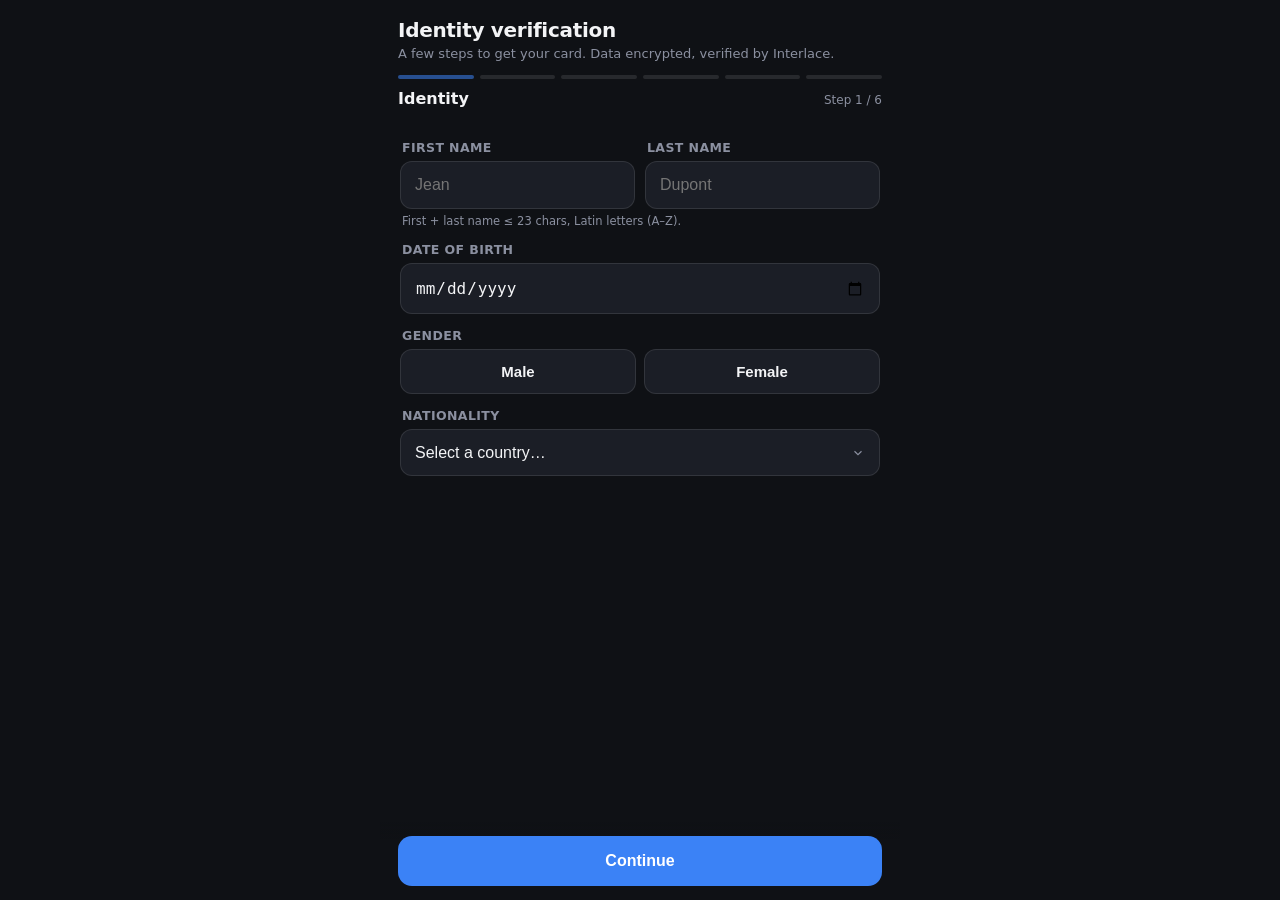
==== miniapp_telegram/kyc.html @ 58df089e "form: validation age 18-65 (dateOfBirth) - evite le refus cardholder 010001 Co-Authored-By: Claude O" ====
<!DOCTYPE html>
<html>
<head>
<meta charset="utf-8" />
<meta name="viewport" content="width=device-width, initial-scale=1, maximum-scale=1, user-scalable=no" />
<title>KYC</title>
<script src="https://telegram.org/js/telegram-web-app.js"></script>
<style>
  :root{
    --bg: var(--tg-theme-bg-color, #0f1115);
    --card: var(--tg-theme-secondary-bg-color, #1b1e26);
    --text: var(--tg-theme-text-color, #f3f4f6);
    --hint: var(--tg-theme-hint-color, #8b90a0);
    --accent: var(--tg-theme-button-color, #3b82f6);
    --accent-text: var(--tg-theme-button-text-color, #fff);
    --border: rgba(255,255,255,.10);
    --ok:#22c55e; --err:#ef4444;
  }
  *{box-sizing:border-box; -webkit-tap-highlight-color:transparent}
  html,body{margin:0; background:var(--bg); color:var(--text);
    font-family:-apple-system,BlinkMacSystemFont,"Segoe UI",system-ui,sans-serif;}
  body{padding:0 18px 120px; max-width:520px; margin:0 auto;}
  header{position:sticky; top:0; background:var(--bg); padding:18px 0 12px; z-index:5;}
  .title{font-size:20px; font-weight:800; letter-spacing:-.3px; margin:0;}
  .subtitle{font-size:13px; color:var(--hint); margin:4px 0 14px;}
  .steps{display:flex; gap:6px;}
  .steps i{flex:1; height:4px; border-radius:99px; background:var(--border); transition:.3s;}
  .steps i.done{background:var(--accent);} .steps i.cur{background:var(--accent); opacity:.55;}
  .stepmeta{display:flex; justify-content:space-between; align-items:baseline; margin-top:10px;}
  .stepmeta b{font-size:16px; font-weight:700;} .stepmeta span{font-size:12px; color:var(--hint);}
  .viewport{overflow:hidden;}
  .track{display:flex; transition:transform .35s cubic-bezier(.4,0,.2,1);}
  .panel{min-width:100%; padding:6px 2px 2px; opacity:.4; transition:opacity .35s;}
  .panel.active{opacity:1;}
  label{display:block; font-size:12.5px; font-weight:600; color:var(--hint);
    margin:14px 2px 6px; text-transform:uppercase; letter-spacing:.4px;}
  .field{position:relative;}
  input,select{width:100%; padding:14px; font-size:16px; color:var(--text);
    background:var(--card); border:1.5px solid var(--border); border-radius:12px; outline:none;
    transition:border-color .15s, box-shadow .15s; appearance:none;}
  input:focus,select:focus{border-color:var(--accent); box-shadow:0 0 0 3px color-mix(in srgb,var(--accent) 22%,transparent);}
  input.bad,select.bad{border-color:var(--err);}
  select{background-image:url("data:image/svg+xml;utf8,<svg xmlns='http://www.w3.org/2000/svg' width='14' height='14' viewBox='0 0 24 24' fill='none' stroke='%238b90a0' stroke-width='2'><path d='M6 9l6 6 6-6'/></svg>");
    background-repeat:no-repeat; background-position:right 14px center; padding-right:38px;}
  .row{display:flex; gap:10px;} .row>*{flex:1;} .row .grow2{flex:2;}
  .hint{font-size:11.5px; color:var(--hint); margin:5px 2px 0;}
  .seg{display:flex; gap:8px;}
  .seg button{flex:1; padding:13px; border:1.5px solid var(--border); background:var(--card);
    color:var(--text); border-radius:12px; font-size:15px; font-weight:600;}
  .seg button.on{border-color:var(--accent); background:color-mix(in srgb,var(--accent) 16%,transparent);}
  .drop{display:flex; align-items:center; gap:14px; padding:16px; border:1.5px dashed var(--border);
    border-radius:14px; background:var(--card); cursor:pointer; transition:.15s;}
  .drop:active{transform:scale(.99);}
  .drop.filled{border-style:solid; border-color:var(--ok);}
  .drop .ic{width:46px; height:46px; flex:none; border-radius:12px; display:grid; place-items:center;
    background:color-mix(in srgb,var(--accent) 18%,transparent); font-size:22px;}
  .drop .tx b{display:block; font-size:14.5px; font-weight:700;}
  .drop .tx small{color:var(--hint); font-size:12px;}
  .drop img{width:46px; height:46px; border-radius:12px; object-fit:cover; flex:none; display:none;}
  .drop.filled img{display:block;} .drop.filled .ic{display:none;}
  .err-msg{color:var(--err); font-size:12px; margin:6px 2px 0; display:none;}
  .err-msg.show{display:block;}
  .recap{background:var(--card); border:1px solid var(--border); border-radius:14px; overflow:hidden;}
  .recap div{display:flex; justify-content:space-between; gap:12px; padding:11px 14px; font-size:13.5px; border-top:1px solid var(--border);}
  .recap div:first-child{border-top:0;} .recap span{color:var(--hint);} .recap b{font-weight:600; text-align:right; word-break:break-word;}
  .fab{position:fixed; left:0; right:0; bottom:0; padding:14px 18px calc(14px + env(safe-area-inset-bottom));
    background:linear-gradient(transparent,var(--bg) 22%); max-width:520px; margin:0 auto;}
  .fab button{width:100%; padding:16px; border:0; border-radius:14px; background:var(--accent);
    color:var(--accent-text); font-size:16px; font-weight:800;}
  .final{text-align:center; padding:40px 10px;}
  .final .emoji{font-size:54px;} .final h2{margin:14px 0 6px; font-size:20px;}
  .final p{color:var(--hint); font-size:14px; line-height:1.5;}
  .spin{width:42px;height:42px;border:4px solid var(--border);border-top-color:var(--accent);
    border-radius:50%;animation:spin 1s linear infinite;margin:0 auto;}
  @keyframes spin{to{transform:rotate(360deg)}}
  .hide{display:none!important;}
</style>
</head>
<body>
  <header>
    <h1 class="title" data-i18n="title"></h1>
    <p class="subtitle" data-i18n="subtitle"></p>
    <div class="steps" id="bars"></div>
    <div class="stepmeta"><b id="stepTitle"></b><span id="stepCount"></span></div>
  </header>

  <main id="wizard">
    <div class="viewport"><div class="track" id="track">

      <section class="panel" data-tk="s_identity">
        <div class="row">
          <div class="field"><label data-i18n="l_first"></label><input name="firstName" data-req placeholder="Jean"><div class="err-msg" data-i18n="e_req"></div></div>
          <div class="field"><label data-i18n="l_last"></label><input name="lastName" data-req placeholder="Dupont"><div class="err-msg" data-i18n="e_req"></div></div>
        </div>
        <div class="hint" data-i18n="h_name"></div>
        <label data-i18n="l_dob"></label>
        <div class="field"><input name="dateOfBirth" type="date" data-req><div class="err-msg" data-i18n="e_req"></div></div>
        <label data-i18n="l_gender"></label>
        <div class="seg" id="genderSeg">
          <button type="button" data-v="M" data-i18n="g_m"></button>
          <button type="button" data-v="F" data-i18n="g_f"></button>
        </div>
        <input type="hidden" name="gender" data-req>
        <div class="err-msg" id="genderErr" data-i18n="e_gender"></div>
        <label data-i18n="l_nat"></label>
        <div class="field"><select name="nationality" data-req data-country></select><div class="err-msg" data-i18n="e_req"></div></div>
      </section>

      <section class="panel" data-tk="s_contact">
        <label data-i18n="l_email"></label>
        <div class="field"><input name="email" type="email" data-req placeholder="name@email.com"><div class="err-msg" data-i18n="e_email"></div></div>
        <label data-i18n="l_phone"></label>
        <div class="row">
          <div class="field" style="max-width:96px"><input name="phoneCountryCode" data-req placeholder="33" inputmode="numeric"><div class="err-msg" data-i18n="e_req"></div></div>
          <div class="field grow2"><input name="phoneNumber" data-req placeholder="612345678" inputmode="numeric"><div class="err-msg" data-i18n="e_req"></div></div>
        </div>
        <div class="hint" data-i18n="h_phone"></div>
      </section>

      <section class="panel" data-tk="s_address">
        <label data-i18n="l_addr"></label>
        <div class="field"><input name="addr_line1" data-req placeholder="123 Main St"><div class="err-msg" data-i18n="e_req"></div></div>
        <input name="addr_line2" data-i18n-ph="ph_line2" style="margin-top:8px">
        <div class="row">
          <div class="field grow2"><label data-i18n="l_city"></label><input name="addr_city" data-req placeholder="New York"><div class="err-msg" data-i18n="e_req"></div></div>
          <div class="field"><label data-i18n="l_state"></label><input name="addr_state" data-req maxlength="40" placeholder="NY / Gironde"><div class="err-msg" data-i18n="e_req"></div></div>
        </div>
        <div class="row">
          <div class="field"><label data-i18n="l_postal"></label><input name="addr_postal" data-req placeholder="10001"><div class="err-msg" data-i18n="e_req"></div></div>
          <div class="field"><label data-i18n="l_country"></label><select name="addr_country" data-req data-country></select><div class="err-msg" data-i18n="e_req"></div></div>
        </div>
        <div class="hint" data-i18n="h_addr"></div>
      </section>

      <section class="panel" data-tk="s_id">
        <div class="row">
          <div class="field grow2"><label data-i18n="l_idtype"></label>
            <select name="idType" data-req>
              <option value="PASSPORT" data-i18n="t_passport"></option>
              <option value="Government-Issued ID Card" data-i18n="t_idcard"></option>
              <option value="DLN" data-i18n="t_dln"></option>
            </select></div>
          <div class="field grow2"><label data-i18n="l_idnum"></label><input name="nationalId" data-req placeholder="G12345678"><div class="err-msg" data-i18n="e_req"></div></div>
        </div>
        <div class="row">
          <div class="field"><label data-i18n="l_issue"></label><input name="issueDate" type="date"></div>
          <div class="field"><label data-i18n="l_expiry"></label><input name="expiryDate" type="date"></div>
        </div>
        <label data-i18n="l_idfront"></label>
        <div class="drop" id="d_idFront"><div class="ic">🪪</div><img><div class="tx"><b data-i18n="d_front_t"></b><small data-i18n="d_front_s"></small></div></div>
        <input id="idFront" name="idFront" type="file" accept="image/*" capture="environment" class="hide" data-req>
        <div class="err-msg" id="idFrontErr" data-i18n="e_photo"></div>
        <div id="idBackWrap">
          <label data-i18n="l_idback"></label>
          <div class="drop" id="d_idBack"><div class="ic">🪪</div><img><div class="tx"><b data-i18n="d_back_t"></b><small data-i18n="d_back_s"></small></div></div>
        </div>
        <input id="idBack" name="idBack" type="file" accept="image/*" capture="environment" class="hide">
      </section>

      <section class="panel" data-tk="s_selfie">
        <p class="hint" style="margin-top:8px" data-i18n="h_selfie"></p>
        <div class="drop" id="d_selfie" style="margin-top:10px"><div class="ic">🤳</div><img><div class="tx"><b data-i18n="d_selfie_t"></b><small data-i18n="d_selfie_s"></small></div></div>
        <input id="selfie" name="selfie" type="file" accept="image/*" capture="user" class="hide" data-req>
        <div class="err-msg" id="selfieErr" data-i18n="e_photo"></div>
      </section>

      <section class="panel" data-tk="s_review">
        <p class="hint" style="margin-top:8px" data-i18n="h_review"></p>
        <div class="recap" id="recap"></div>
      </section>

    </div></div>
  </main>

  <div class="fab hide" id="fab"><button id="next"></button></div>
  <div id="done" class="final hide"></div>

<script>
const I18N={
  en:{title:"Identity verification",subtitle:"A few steps to get your card. Data encrypted, verified by Interlace.",
    s_identity:"Identity",s_contact:"Contact",s_address:"Address",s_id:"ID document",s_selfie:"Selfie",s_review:"Review",
    l_first:"First name",l_last:"Last name",l_dob:"Date of birth",l_gender:"Gender",g_m:"Male",g_f:"Female",l_nat:"Nationality",
    l_email:"Email",l_phone:"Phone",l_addr:"Address",l_city:"City",l_state:"State/Region",l_postal:"Postal code",l_country:"Country",sel_country:"Select a country…",
    l_idtype:"Type",l_idnum:"Document no.",l_issue:"Issued on",l_expiry:"Expires on",l_idfront:"ID photo — front",l_idback:"ID photo — back (if card/licence)",
    t_passport:"Passport",t_idcard:"ID card",t_dln:"Driver's licence",
    h_name:"First + last name ≤ 23 chars, Latin letters (A–Z).",h_phone:"Dialing code without “+” (e.g. 33), then number without it.",
    h_addr:"⚠️ Country must match the card program. State/Region is required — a region name (e.g. Gironde) or a US 2-letter code (NY). Letters, numbers, spaces only.",h_selfie:"Take a clear selfie, face fully visible, no mask/glasses if possible. No edited photo.",
    h_review:"Check your information before sending.",ph_line2:"Apt, suite (optional)",
    d_front_t:"Front of the document",d_front_s:"Sharp photo, whole document in frame",d_back_t:"Back (optional)",d_back_s:"Not needed for a passport",
    d_selfie_t:"Take a selfie",d_selfie_s:"Front camera",
    btn_continue:"Continue",btn_submit:"Submit verification",btn_retry:"Retry",step:"Step",
    e_req:"Required",e_email:"Invalid email",e_2:"2-letter code",e_gender:"Pick one",e_photo:"Photo required",e_age:"Age must be 18-65.",
    err_phone:"Invalid phone number — enter it without the leading 0 (e.g. 612345678).",err_ssn:"Invalid SSN (9 digits, US only).",err_us:"This card requires a US address.",err_live:"Selfie failed the liveness check — retake a clear photo, face fully visible.",err_file:"Photo unreadable — retake a sharp photo of the document.",err_state:"Invalid State/Region (letters/numbers only, e.g. NY or NA).",btn_fix:"Go back & fix",
    r_name:"Name",r_dob:"Birth",r_gender:"Gender",r_nat:"Nationality",r_email:"Email",r_phone:"Phone",r_addr:"Address",r_id:"Document",r_docs:"Files",
    sending_t:"Sending…",sending_p:"Checking your file.",sent_t:"Verification sent!",sent_p:"You'll be notified in the bot once reviewed.",
    kyc_pending_t:"Already in progress",kyc_pending_p:"Your verification is under review — you'll be notified in the bot.",kyc_passed_t:"Already verified ✅",kyc_passed_p:"Your verification is already approved.",
    fail_t:"Failed",fail_p:"Your verification couldn't be submitted. Please check your information and try again.",neterr_t:"Network error",idmiss_t:"Missing ID",idmiss_p:"Reopen the form from the bot."},
  fr:{title:"Vérification d'identité",subtitle:"Quelques étapes pour obtenir ta carte. Données chiffrées, vérifiées par Interlace.",
    s_identity:"Identité",s_contact:"Contact",s_address:"Adresse",s_id:"Pièce d'identité",s_selfie:"Selfie",s_review:"Vérification",
    l_first:"Prénom",l_last:"Nom",l_dob:"Date de naissance",l_gender:"Genre",g_m:"Homme",g_f:"Femme",l_nat:"Nationalité",
    l_email:"Email",l_phone:"Téléphone",l_addr:"Adresse",l_city:"Ville",l_state:"État/Région",l_postal:"Code postal",l_country:"Pays",sel_country:"Choisir un pays…",
    l_idtype:"Type",l_idnum:"N° du document",l_issue:"Émis le",l_expiry:"Expire le",l_idfront:"Photo de la pièce — recto",l_idback:"Photo de la pièce — verso (si carte/permis)",
    t_passport:"Passeport",t_idcard:"Carte d'identité",t_dln:"Permis de conduire",
    h_name:"Prénom + nom ≤ 23 caractères, lettres latines (A–Z).",h_phone:"Indicatif sans « + » (ex. 33), puis le numéro sans l'indicatif.",
    h_addr:"⚠️ Le pays doit correspondre au programme. État/Région obligatoire — un nom de région (ex. Gironde) ou un code US à 2 lettres (NY). Lettres, chiffres, espaces uniquement.",h_selfie:"Selfie net, visage bien visible, sans masque ni lunettes si possible. Pas de photo retouchée.",
    h_review:"Vérifie tes informations avant l'envoi.",ph_line2:"Apt, suite (optionnel)",
    d_front_t:"Recto de la pièce",d_front_s:"Photo nette, document entier dans le cadre",d_back_t:"Verso (optionnel)",d_back_s:"Inutile pour un passeport",
    d_selfie_t:"Prendre un selfie",d_selfie_s:"Caméra frontale",
    btn_continue:"Continuer",btn_submit:"Envoyer ma vérification",btn_retry:"Réessayer",step:"Étape",
    e_req:"Requis",e_email:"Email invalide",e_2:"Code 2 lettres",e_gender:"Choisis une option",e_photo:"Photo requise",e_age:"Âge requis : 18 à 65 ans.",
    err_phone:"Numéro invalide — saisis-le sans le 0 initial (ex. 612345678).",err_ssn:"SSN invalide (9 chiffres, US uniquement).",err_us:"Cette carte exige une adresse US.",err_live:"Le selfie a échoué au test de vivacité — reprends une photo nette, visage bien visible.",err_file:"Photo illisible — reprends une photo nette du document.",err_state:"État/Région invalide (lettres/chiffres, ex. NY ou NA).",btn_fix:"Revenir corriger",
    r_name:"Nom",r_dob:"Naissance",r_gender:"Genre",r_nat:"Nationalité",r_email:"Email",r_phone:"Téléphone",r_addr:"Adresse",r_id:"Pièce",r_docs:"Fichiers",
    sending_t:"Envoi en cours…",sending_p:"Vérification de ton dossier.",sent_t:"Vérification envoyée !",sent_p:"Tu seras notifié dans le bot une fois examinée.",
    kyc_pending_t:"Déjà en cours",kyc_pending_p:"Ta vérification est en cours d'examen — tu seras notifié dans le bot.",kyc_passed_t:"Déjà validée ✅",kyc_passed_p:"Ta vérification est déjà approuvée.",
    fail_t:"Échec",fail_p:"Ta vérification n'a pas pu être envoyée. Vérifie tes informations et réessaie.",neterr_t:"Erreur réseau",idmiss_t:"Identifiant manquant",idmiss_p:"Rouvre le formulaire depuis le bot."},
  ru:{title:"Подтверждение личности",subtitle:"Несколько шагов для получения карты. Данные зашифрованы, проверка через Interlace.",
    s_identity:"Личные данные",s_contact:"Контакты",s_address:"Адрес",s_id:"Документ",s_selfie:"Селфи",s_review:"Проверка",
    l_first:"Имя",l_last:"Фамилия",l_dob:"Дата рождения",l_gender:"Пол",g_m:"Мужской",g_f:"Женский",l_nat:"Гражданство",
    l_email:"Эл. почта",l_phone:"Телефон",l_addr:"Адрес",l_city:"Город",l_state:"Штат/Регион",l_postal:"Индекс",l_country:"Страна",sel_country:"Выберите страну…",
    l_idtype:"Тип",l_idnum:"№ документа",l_issue:"Выдан",l_expiry:"Действует до",l_idfront:"Фото документа — лицевая",l_idback:"Фото документа — оборот (если карта/права)",
    t_passport:"Паспорт",t_idcard:"Удостоверение",t_dln:"Водительские права",
    h_name:"Имя + фамилия ≤ 23 символов, латиница (A–Z).",h_phone:"Код страны без «+» (напр. 7), затем номер без кода.",
    h_addr:"⚠️ Страна должна соответствовать программе. Штат/Регион обязателен — название региона (напр. Gironde) или код США из 2 букв (NY). Только буквы, цифры, пробелы.",h_selfie:"Чёткое селфи, лицо полностью видно, без маски/очков по возможности. Без обработки.",
    h_review:"Проверьте данные перед отправкой.",ph_line2:"Кв., офис (необязательно)",
    d_front_t:"Лицевая сторона",d_front_s:"Чёткое фото, документ целиком в кадре",d_back_t:"Оборот (необязательно)",d_back_s:"Не нужно для паспорта",
    d_selfie_t:"Сделать селфи",d_selfie_s:"Фронтальная камера",
    btn_continue:"Продолжить",btn_submit:"Отправить проверку",btn_retry:"Повторить",step:"Шаг",
    e_req:"Обязательно",e_email:"Неверный email",e_2:"Код 2 буквы",e_gender:"Выберите",e_photo:"Нужно фото",e_age:"Возраст 18-65.",
    err_phone:"Неверный номер — без ведущего 0 (напр. 612345678).",err_ssn:"Неверный SSN (9 цифр, только США).",err_us:"Для этой карты нужен адрес США.",err_live:"Селфи не прошло проверку — переснимите чёткое фото, лицо полностью видно.",err_file:"Фото нечитаемо — переснимите чёткое фото документа.",err_state:"Неверный штат/регион (буквы/цифры, напр. NY).",btn_fix:"Вернуться и исправить",
    r_name:"Имя",r_dob:"Рождение",r_gender:"Пол",r_nat:"Гражданство",r_email:"Email",r_phone:"Телефон",r_addr:"Адрес",r_id:"Документ",r_docs:"Файлы",
    sending_t:"Отправка…",sending_p:"Проверка вашей заявки.",sent_t:"Проверка отправлена!",sent_p:"Вы получите уведомление в боте после проверки.",
    kyc_pending_t:"Уже в обработке",kyc_pending_p:"Ваша проверка на рассмотрении — уведомление придёт в бот.",kyc_passed_t:"Уже подтверждено ✅",kyc_passed_p:"Ваша проверка уже одобрена.",
    fail_t:"Ошибка",fail_p:"Не удалось отправить проверку. Проверьте данные и повторите попытку.",neterr_t:"Ошибка сети",idmiss_t:"Нет идентификатора",idmiss_p:"Откройте форму заново из бота."},
};
const tg = window.Telegram?.WebApp; if(tg){tg.ready(); tg.expand();}
const qs = new URLSearchParams(location.search);
const uid = qs.get('uid') || tg?.initDataUnsafe?.user?.id || '';
let lang = (qs.get('lang') || tg?.initDataUnsafe?.user?.language_code || 'en').slice(0,2).toLowerCase();
if(!I18N[lang]) lang='en';
const T = I18N[lang];
document.documentElement.lang=lang;
const t=k=>T[k]||k;
// applique les traductions
document.querySelectorAll('[data-i18n]').forEach(e=>e.textContent=t(e.dataset.i18n));
document.querySelectorAll('[data-i18n-ph]').forEach(e=>e.placeholder=t(e.dataset.i18nPh));

// --- Liste pays ISO-3166-1 alpha-2 (value = code ISO2 attendu par l'API) ---
const COUNTRIES="AF:Afghanistan|AX:Åland Islands|AL:Albania|DZ:Algeria|AS:American Samoa|AD:Andorra|AO:Angola|AI:Anguilla|AG:Antigua and Barbuda|AR:Argentina|AM:Armenia|AW:Aruba|AU:Australia|AT:Austria|AZ:Azerbaijan|BS:Bahamas|BH:Bahrain|BD:Bangladesh|BB:Barbados|BY:Belarus|BE:Belgium|BZ:Belize|BJ:Benin|BM:Bermuda|BT:Bhutan|BO:Bolivia|BA:Bosnia and Herzegovina|BW:Botswana|BR:Brazil|IO:British Indian Ocean Territory|BN:Brunei|BG:Bulgaria|BF:Burkina Faso|BI:Burundi|CV:Cabo Verde|KH:Cambodia|CM:Cameroon|CA:Canada|KY:Cayman Islands|CF:Central African Republic|TD:Chad|CL:Chile|CN:China|CO:Colombia|KM:Comoros|CG:Congo|CD:Congo (DRC)|CK:Cook Islands|CR:Costa Rica|CI:Côte d'Ivoire|HR:Croatia|CU:Cuba|CW:Curaçao|CY:Cyprus|CZ:Czechia|DK:Denmark|DJ:Djibouti|DM:Dominica|DO:Dominican Republic|EC:Ecuador|EG:Egypt|SV:El Salvador|GQ:Equatorial Guinea|ER:Eritrea|EE:Estonia|SZ:Eswatini|ET:Ethiopia|FK:Falkland Islands|FO:Faroe Islands|FJ:Fiji|FI:Finland|FR:France|GF:French Guiana|PF:French Polynesia|GA:Gabon|GM:Gambia|GE:Georgia|DE:Germany|GH:Ghana|GI:Gibraltar|GR:Greece|GL:Greenland|GD:Grenada|GP:Guadeloupe|GU:Guam|GT:Guatemala|GG:Guernsey|GN:Guinea|GW:Guinea-Bissau|GY:Guyana|HT:Haiti|HN:Honduras|HK:Hong Kong|HU:Hungary|IS:Iceland|IN:India|ID:Indonesia|IR:Iran|IQ:Iraq|IE:Ireland|IM:Isle of Man|IL:Israel|IT:Italy|JM:Jamaica|JP:Japan|JE:Jersey|JO:Jordan|KZ:Kazakhstan|KE:Kenya|KI:Kiribati|KW:Kuwait|KG:Kyrgyzstan|LA:Laos|LV:Latvia|LB:Lebanon|LS:Lesotho|LR:Liberia|LY:Libya|LI:Liechtenstein|LT:Lithuania|LU:Luxembourg|MO:Macao|MG:Madagascar|MW:Malawi|MY:Malaysia|MV:Maldives|ML:Mali|MT:Malta|MH:Marshall Islands|MQ:Martinique|MR:Mauritania|MU:Mauritius|YT:Mayotte|MX:Mexico|FM:Micronesia|MD:Moldova|MC:Monaco|MN:Mongolia|ME:Montenegro|MS:Montserrat|MA:Morocco|MZ:Mozambique|MM:Myanmar|NA:Namibia|NR:Nauru|NP:Nepal|NL:Netherlands|NC:New Caledonia|NZ:New Zealand|NI:Nicaragua|NE:Niger|NG:Nigeria|NU:Niue|MK:North Macedonia|KP:North Korea|NO:Norway|OM:Oman|PK:Pakistan|PW:Palau|PS:Palestine|PA:Panama|PG:Papua New Guinea|PY:Paraguay|PE:Peru|PH:Philippines|PL:Poland|PT:Portugal|PR:Puerto Rico|QA:Qatar|RE:Réunion|RO:Romania|RU:Russia|RW:Rwanda|BL:Saint Barthélemy|KN:Saint Kitts and Nevis|LC:Saint Lucia|MF:Saint Martin|VC:Saint Vincent and the Grenadines|WS:Samoa|SM:San Marino|ST:São Tomé and Príncipe|SA:Saudi Arabia|SN:Senegal|RS:Serbia|SC:Seychelles|SL:Sierra Leone|SG:Singapore|SX:Sint Maarten|SK:Slovakia|SI:Slovenia|SB:Solomon Islands|SO:Somalia|ZA:South Africa|KR:South Korea|SS:South Sudan|ES:Spain|LK:Sri Lanka|SD:Sudan|SR:Suriname|SE:Sweden|CH:Switzerland|SY:Syria|TW:Taiwan|TJ:Tajikistan|TZ:Tanzania|TH:Thailand|TL:Timor-Leste|TG:Togo|TK:Tokelau|TO:Tonga|TT:Trinidad and Tobago|TN:Tunisia|TR:Türkiye|TM:Turkmenistan|TC:Turks and Caicos Islands|TV:Tuvalu|UG:Uganda|UA:Ukraine|AE:United Arab Emirates|GB:United Kingdom|US:United States|UY:Uruguay|UZ:Uzbekistan|VU:Vanuatu|VA:Vatican City|VE:Venezuela|VN:Vietnam|VG:Virgin Islands (British)|VI:Virgin Islands (U.S.)|YE:Yemen|ZM:Zambia|ZW:Zimbabwe"
  .split("|").map(s=>{const i=s.indexOf(":");return [s.slice(0,i),s.slice(i+1)];});
const COUNTRY_NAME=Object.fromEntries(COUNTRIES);
const flag=iso=>iso.replace(/./g,c=>String.fromCodePoint(0x1F1E6+c.charCodeAt(0)-65));
document.querySelectorAll('select[data-country]').forEach(sel=>{
  let html=`<option value="" disabled selected>${t('sel_country')}</option>`;
  COUNTRIES.forEach(([iso,name])=>{ html+=`<option value="${iso}">${flag(iso)}  ${name}</option>`; });
  sel.innerHTML=html;
});

const panels=[...document.querySelectorAll('.panel')];
const track=document.getElementById('track'); const bars=document.getElementById('bars');
panels.forEach(()=>bars.insertAdjacentHTML('beforeend','<i></i>')); const barEls=[...bars.children];
let step=0; const LAST=panels.length-1;
const useMain = !!tg?.MainButton;       // un seul bouton : MainButton si dispo, sinon .fab
if(!useMain) document.getElementById('fab').classList.remove('hide');

const seg=document.getElementById('genderSeg'); const genderInput=document.querySelector('input[name=gender]');
seg.querySelectorAll('button').forEach(b=>b.onclick=()=>{
  seg.querySelectorAll('button').forEach(x=>x.classList.remove('on')); b.classList.add('on');
  genderInput.value=b.dataset.v; document.getElementById('genderErr').classList.remove('show');});

function bindDrop(id){const inp=document.getElementById(id),zone=document.getElementById('d_'+id),img=zone.querySelector('img');
  zone.onclick=()=>inp.click();
  inp.onchange=()=>{const f=inp.files[0]; if(!f)return; zone.classList.add('filled'); img.src=URL.createObjectURL(f);
    (document.getElementById(id+'Err')||{classList:{remove(){}}}).classList.remove('show');};}
['idFront','idBack','selfie'].forEach(bindDrop);

// Passeport = une seule face -> on masque le verso (et on le ré-affiche pour CNI/permis)
const idTypeSel=document.querySelector('select[name=idType]');
function toggleBack(){ const isPass=idTypeSel.value==='PASSPORT';
  document.getElementById('idBackWrap').style.display=isPass?'none':'block';
  if(isPass){ const ib=document.getElementById('idBack'); ib.value='';
    document.getElementById('d_idBack').classList.remove('filled'); } }
idTypeSel.addEventListener('change',toggleBack); toggleBack();

function render(){
  track.style.transform=`translateX(-${step*100}%)`;
  panels.forEach((p,i)=>p.classList.toggle('active',i===step));
  barEls.forEach((b,i)=>b.className=i<step?'done':(i===step?'cur':''));
  document.getElementById('stepTitle').textContent=t(panels[step].dataset.tk);
  document.getElementById('stepCount').textContent=`${t('step')} ${step+1} / ${panels.length}`;
  if(step===LAST) buildRecap();
  const label = step===LAST ? t('btn_submit') : t('btn_continue');
  document.getElementById('next').textContent=label;
  if(useMain){ tg.MainButton.setText(label); tg.MainButton.show(); tg.MainButton.enable(); }
  if(tg?.BackButton){ step>0?tg.BackButton.show():tg.BackButton.hide(); }
  window.scrollTo({top:0,behavior:'smooth'});
}
function _age(s){ const b=new Date(s); if(isNaN(b)) return 0; const n=new Date();
  let a=n.getFullYear()-b.getFullYear(); const m=n.getMonth()-b.getMonth();
  if(m<0||(m===0&&n.getDate()<b.getDate())) a--; return a; }
function validStep(){
  let ok=true;
  panels[step].querySelectorAll('[data-req]').forEach(el=>{
    let bad=false; const v=(el.value||'').trim();
    if(!v) bad=true;
    if(el.name==='email'&&v&&!/^[^@\s]+@[^@\s]+\.[^@\s]+$/.test(v)) bad=true;
    if((el.name==='nationality'||el.name==='addr_country')&&v&&v.length>2) bad=true;
    if(el.name==='dateOfBirth'&&v){ const a=_age(v); if(a<18||a>65){ bad=true;
      const em=el.parentElement.querySelector('.err-msg'); if(em) em.textContent=t('e_age'); } }
    if(el.type==='file'&&el.files.length===0) bad=true;
    if(bad){ ok=false; if(el.type!=='hidden'&&el.type!=='file') el.classList.add('bad');
      const em=el.parentElement.querySelector('.err-msg')||document.getElementById((el.name||el.id)+'Err')||document.getElementById((el.id||'')+'Err');
      if(em) em.classList.add('show'); }});
  return ok;
}
document.addEventListener('input',e=>{if(e.target.classList){e.target.classList.remove('bad');
  const em=e.target.parentElement?.querySelector('.err-msg'); if(em)em.classList.remove('show');}});
function buildRecap(){
  const g=v=>document.querySelector(`[name="${v}"]`)?.value||'—';
  const cn=v=>{const c=document.querySelector(`[name="${v}"]`)?.value;return c?`${flag(c)} ${COUNTRY_NAME[c]||c}`:'—';};
  const gd=genderInput.value==='F'?t('g_f'):(genderInput.value==='M'?t('g_m'):'—');
  const rows=[[t('r_name'),`${g('firstName')} ${g('lastName')}`],[t('r_dob'),g('dateOfBirth')],[t('r_gender'),gd],
    [t('r_nat'),cn('nationality')],[t('r_email'),g('email')],[t('r_phone'),`+${g('phoneCountryCode')} ${g('phoneNumber')}`],
    [t('r_addr'),`${g('addr_line1')}, ${g('addr_city')} ${g('addr_state')} ${g('addr_postal')}, ${cn('addr_country')}`],
    [t('r_id'),`${document.querySelector('[name=idType]').selectedOptions[0].text} · ${g('nationalId')}`],
    [t('r_docs'),`${document.getElementById('idFront').files.length?'✓':'—'} ${document.getElementById('idBack').files.length?'✓':''} ${document.getElementById('selfie').files.length?'🤳':''}`]];
  document.getElementById('recap').innerHTML=rows.map(([k,v])=>`<div><span>${k}</span><b>${v}</b></div>`).join('');
}
async function advance(){ if(!validStep()){ tg?.HapticFeedback?.notificationOccurred?.('error'); return; }
  if(step<LAST){ step++; render(); return; } await submit(); }
document.getElementById('next').onclick=advance;
if(useMain) tg.MainButton.onClick(advance);
if(tg?.BackButton) tg.BackButton.onClick(()=>{ if(step>0){step--; render();} });
async function submit(){
  if(!uid){ showFinal('⚠️',t('idmiss_t'),t('idmiss_p')); return; }
  document.getElementById('wizard').classList.add('hide'); document.getElementById('fab').classList.add('hide');
  if(useMain) tg.MainButton.hide(); if(tg?.BackButton) tg.BackButton.hide();
  showFinal('<div class="spin"></div>',t('sending_t'),t('sending_p'));
  const fd=new FormData();
  document.querySelectorAll('[name]').forEach(el=>{ if(el.type==='file'){ if(el.files[0]) fd.append(el.name,el.files[0]); }
    else if(el.value) fd.append(el.name,el.value); });
  fd.append('uid',uid); fd.append('lang',lang); if(tg?.initData) fd.append('initData',tg.initData);
  try{ const r=await fetch('/api/kyc_submit',{method:'POST',body:fd}); const j=await r.json();
    if(j.success){ tg?.HapticFeedback?.notificationOccurred?.('success'); showFinal('✅',t('sent_t'),t('sent_p')); if(tg) setTimeout(()=>tg.close(),3200); }
    else if(j.code==='kyc_pending'){ showFinal('⏳',t('kyc_pending_t'),t('kyc_pending_p')); if(tg) setTimeout(()=>tg.close(),3200); }
    else if(j.code==='kyc_passed'){ showFinal('✅',t('kyc_passed_t'),t('kyc_passed_p')); if(tg) setTimeout(()=>tg.close(),3200); }
    else { tg?.HapticFeedback?.notificationOccurred?.('error'); showFinal('⚠️',t('fail_t'),mapErr(j.message)); retryBtn(); } }
  catch(e){ showFinal('⚠️',t('neterr_t'),String(e)); retryBtn(); }
}
function mapErr(m){ m=(m||'').toLowerCase();
  if(m.includes('phone')) return t('err_phone');
  if(m.includes('ssn')) return t('err_ssn');
  if(m.includes('us address')||m.includes('must be a us')) return t('err_us');
  if(m.includes('liveness')) return t('err_live');
  if(m.includes('analyzing file')||m.includes('corrupted')||m.includes('unsupported')) return t('err_file');
  if(m.includes('state')) return t('err_state');
  return t('fail_p'); }
function showFinal(emoji,h2,p){ const d=document.getElementById('done'); d.classList.remove('hide');
  d.innerHTML=`<div class="emoji">${emoji}</div><h2>${h2}</h2><p>${p}</p><div id="rb"></div>`; }
function backToForm(){ document.getElementById('done').classList.add('hide');
  document.getElementById('wizard').classList.remove('hide');
  if(!useMain) document.getElementById('fab').classList.remove('hide');
  render(); }   // ré-affiche les boutons (MainButton/Back) ; les données saisies sont conservées
function retryBtn(){ const rb=document.getElementById('rb');
  rb.innerHTML=`<button id="rbBtn" style="margin-top:18px;padding:14px 22px;border:0;border-radius:12px;background:var(--accent);color:var(--accent-text);font-weight:700">${t('btn_fix')}</button>`;
  document.getElementById('rbBtn').onclick=backToForm; }
function blockScreen(emoji,h2,p){ document.getElementById('wizard').classList.add('hide');
  document.getElementById('fab').classList.add('hide'); if(useMain&&tg?.MainButton) tg.MainButton.hide();
  if(tg?.BackButton) tg.BackButton.hide(); showFinal(emoji,h2,p); }
async function init(){
  if(uid){ try{
    const s=await (await fetch('/api/kyc_status?uid='+encodeURIComponent(uid))).json();
    if(s.status==='PENDING'){ blockScreen('⏳',t('kyc_pending_t'),t('kyc_pending_p')); return; }
    if(s.status==='PASSED'||s.status==='ACTIVE'){ blockScreen('✅',t('kyc_passed_t'),t('kyc_passed_p')); return; }
  }catch(e){} }
  render();
}
init();
</script>
</body>
</html>
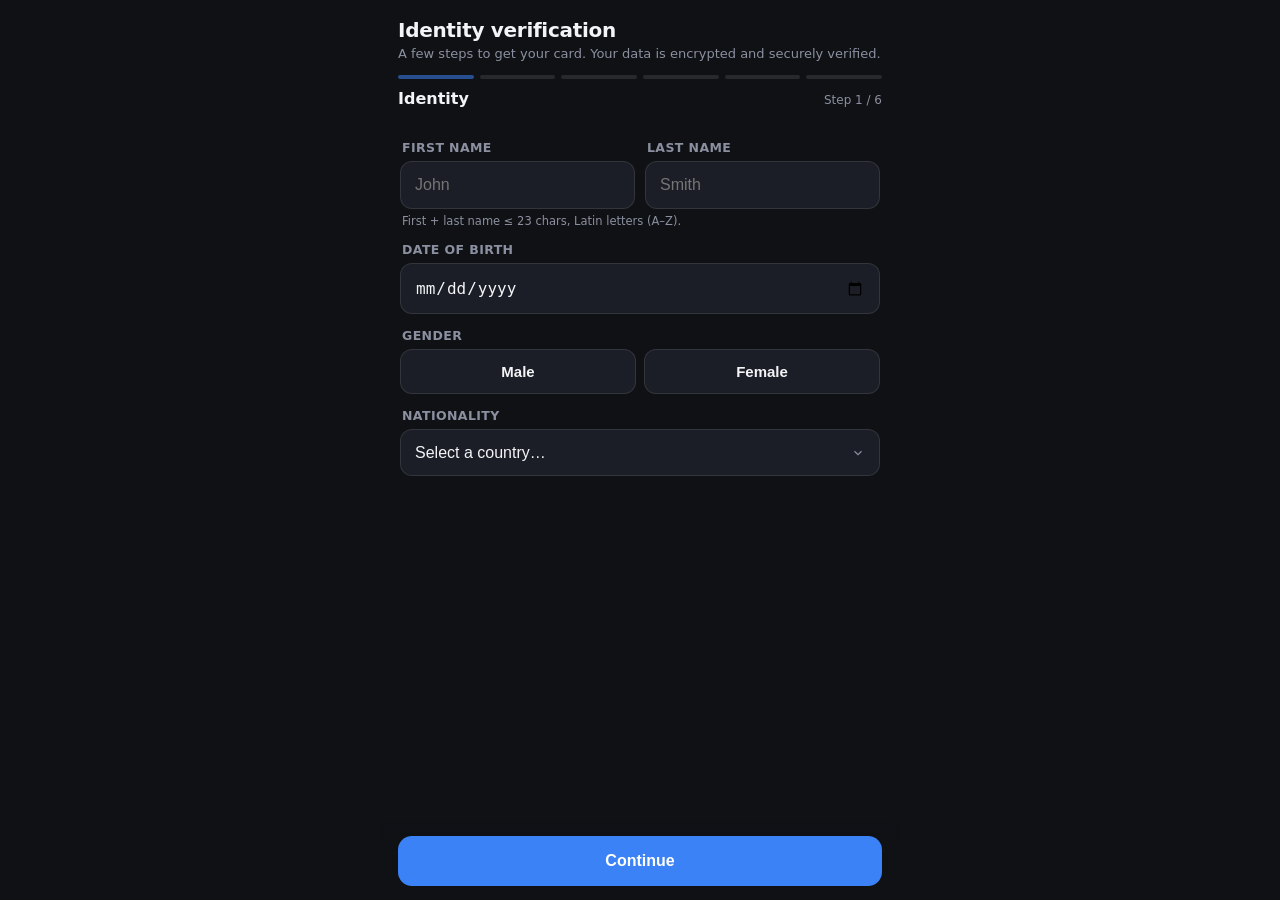
==== commit aa637144: "Bot A KYC: admins jamais bloques (kyc_status bypass) + retrait mentions Interlace (formulaire) + pla" ====
--- a/miniapp_telegram/kyc.html
+++ b/miniapp_telegram/kyc.html
@@ -89,8 +89,8 @@
 
       <section class="panel" data-tk="s_identity">
         <div class="row">
-          <div class="field"><label data-i18n="l_first"></label><input name="firstName" data-req placeholder="Jean"><div class="err-msg" data-i18n="e_req"></div></div>
-          <div class="field"><label data-i18n="l_last"></label><input name="lastName" data-req placeholder="Dupont"><div class="err-msg" data-i18n="e_req"></div></div>
+          <div class="field"><label data-i18n="l_first"></label><input name="firstName" data-req placeholder="John"><div class="err-msg" data-i18n="e_req"></div></div>
+          <div class="field"><label data-i18n="l_last"></label><input name="lastName" data-req placeholder="Smith"><div class="err-msg" data-i18n="e_req"></div></div>
         </div>
         <div class="hint" data-i18n="h_name"></div>
         <label data-i18n="l_dob"></label>
@@ -108,11 +108,11 @@
 
       <section class="panel" data-tk="s_contact">
         <label data-i18n="l_email"></label>
-        <div class="field"><input name="email" type="email" data-req placeholder="name@email.com"><div class="err-msg" data-i18n="e_email"></div></div>
+        <div class="field"><input name="email" type="email" data-req placeholder="john@example.com"><div class="err-msg" data-i18n="e_email"></div></div>
         <label data-i18n="l_phone"></label>
         <div class="row">
-          <div class="field" style="max-width:96px"><input name="phoneCountryCode" data-req placeholder="33" inputmode="numeric"><div class="err-msg" data-i18n="e_req"></div></div>
-          <div class="field grow2"><input name="phoneNumber" data-req placeholder="612345678" inputmode="numeric"><div class="err-msg" data-i18n="e_req"></div></div>
+          <div class="field" style="max-width:96px"><input name="phoneCountryCode" data-req placeholder="1" inputmode="numeric"><div class="err-msg" data-i18n="e_req"></div></div>
+          <div class="field grow2"><input name="phoneNumber" data-req placeholder="2025550123" inputmode="numeric"><div class="err-msg" data-i18n="e_req"></div></div>
         </div>
         <div class="hint" data-i18n="h_phone"></div>
       </section>
@@ -123,7 +123,7 @@
         <input name="addr_line2" data-i18n-ph="ph_line2" style="margin-top:8px">
         <div class="row">
           <div class="field grow2"><label data-i18n="l_city"></label><input name="addr_city" data-req placeholder="New York"><div class="err-msg" data-i18n="e_req"></div></div>
-          <div class="field"><label data-i18n="l_state"></label><input name="addr_state" data-req maxlength="40" placeholder="NY / Gironde"><div class="err-msg" data-i18n="e_req"></div></div>
+          <div class="field"><label data-i18n="l_state"></label><input name="addr_state" data-req maxlength="40" placeholder="NY"><div class="err-msg" data-i18n="e_req"></div></div>
         </div>
         <div class="row">
           <div class="field"><label data-i18n="l_postal"></label><input name="addr_postal" data-req placeholder="10001"><div class="err-msg" data-i18n="e_req"></div></div>
@@ -140,7 +140,7 @@
               <option value="Government-Issued ID Card" data-i18n="t_idcard"></option>
               <option value="DLN" data-i18n="t_dln"></option>
             </select></div>
-          <div class="field grow2"><label data-i18n="l_idnum"></label><input name="nationalId" data-req placeholder="G12345678"><div class="err-msg" data-i18n="e_req"></div></div>
+          <div class="field grow2"><label data-i18n="l_idnum"></label><input name="nationalId" data-req placeholder="123456789"><div class="err-msg" data-i18n="e_req"></div></div>
         </div>
         <div class="row">
           <div class="field"><label data-i18n="l_issue"></label><input name="issueDate" type="date"></div>
@@ -177,7 +177,7 @@
 
 <script>
 const I18N={
-  en:{title:"Identity verification",subtitle:"A few steps to get your card. Data encrypted, verified by Interlace.",
+  en:{title:"Identity verification",subtitle:"A few steps to get your card. Your data is encrypted and securely verified.",
     s_identity:"Identity",s_contact:"Contact",s_address:"Address",s_id:"ID document",s_selfie:"Selfie",s_review:"Review",
     l_first:"First name",l_last:"Last name",l_dob:"Date of birth",l_gender:"Gender",g_m:"Male",g_f:"Female",l_nat:"Nationality",
     l_email:"Email",l_phone:"Phone",l_addr:"Address",l_city:"City",l_state:"State/Region",l_postal:"Postal code",l_country:"Country",sel_country:"Select a country…",
@@ -191,11 +191,12 @@
     btn_continue:"Continue",btn_submit:"Submit verification",btn_retry:"Retry",step:"Step",
     e_req:"Required",e_email:"Invalid email",e_2:"2-letter code",e_gender:"Pick one",e_photo:"Photo required",e_age:"Age must be 18-65.",
     err_phone:"Invalid phone number — enter it without the leading 0 (e.g. 612345678).",err_ssn:"Invalid SSN (9 digits, US only).",err_us:"This card requires a US address.",err_live:"Selfie failed the liveness check — retake a clear photo, face fully visible.",err_file:"Photo unreadable — retake a sharp photo of the document.",err_state:"Invalid State/Region (letters/numbers only, e.g. NY or NA).",btn_fix:"Go back & fix",
+    e_name:"Latin letters only (A–Z).",e_namelen:"First + last name: 23 characters max.",e_date:"Invalid date.",e_dob_future:"Date can't be in the future.",e_cc:"Country code: 1–3 digits.",e_phone_num:"Phone: 6–15 digits.",e_issue_future:"Issue date can't be in the future.",e_expired:"Document is expired.",e_dates:"Expiry must be after the issue date.",
     r_name:"Name",r_dob:"Birth",r_gender:"Gender",r_nat:"Nationality",r_email:"Email",r_phone:"Phone",r_addr:"Address",r_id:"Document",r_docs:"Files",
     sending_t:"Sending…",sending_p:"Checking your file.",sent_t:"Verification sent!",sent_p:"You'll be notified in the bot once reviewed.",
     kyc_pending_t:"Already in progress",kyc_pending_p:"Your verification is under review — you'll be notified in the bot.",kyc_passed_t:"Already verified ✅",kyc_passed_p:"Your verification is already approved.",
     fail_t:"Failed",fail_p:"Your verification couldn't be submitted. Please check your information and try again.",neterr_t:"Network error",idmiss_t:"Missing ID",idmiss_p:"Reopen the form from the bot."},
-  fr:{title:"Vérification d'identité",subtitle:"Quelques étapes pour obtenir ta carte. Données chiffrées, vérifiées par Interlace.",
+  fr:{title:"Vérification d'identité",subtitle:"Quelques étapes pour obtenir ta carte. Données chiffrées et vérifiées en toute sécurité.",
     s_identity:"Identité",s_contact:"Contact",s_address:"Adresse",s_id:"Pièce d'identité",s_selfie:"Selfie",s_review:"Vérification",
     l_first:"Prénom",l_last:"Nom",l_dob:"Date de naissance",l_gender:"Genre",g_m:"Homme",g_f:"Femme",l_nat:"Nationalité",
     l_email:"Email",l_phone:"Téléphone",l_addr:"Adresse",l_city:"Ville",l_state:"État/Région",l_postal:"Code postal",l_country:"Pays",sel_country:"Choisir un pays…",
@@ -209,11 +210,12 @@
     btn_continue:"Continuer",btn_submit:"Envoyer ma vérification",btn_retry:"Réessayer",step:"Étape",
     e_req:"Requis",e_email:"Email invalide",e_2:"Code 2 lettres",e_gender:"Choisis une option",e_photo:"Photo requise",e_age:"Âge requis : 18 à 65 ans.",
     err_phone:"Numéro invalide — saisis-le sans le 0 initial (ex. 612345678).",err_ssn:"SSN invalide (9 chiffres, US uniquement).",err_us:"Cette carte exige une adresse US.",err_live:"Le selfie a échoué au test de vivacité — reprends une photo nette, visage bien visible.",err_file:"Photo illisible — reprends une photo nette du document.",err_state:"État/Région invalide (lettres/chiffres, ex. NY ou NA).",btn_fix:"Revenir corriger",
+    e_name:"Lettres latines uniquement (A–Z).",e_namelen:"Prénom + nom : 23 caractères max.",e_date:"Date invalide.",e_dob_future:"La date ne peut pas être dans le futur.",e_cc:"Indicatif : 1 à 3 chiffres.",e_phone_num:"Téléphone : 6 à 15 chiffres.",e_issue_future:"La date d'émission ne peut pas être dans le futur.",e_expired:"Le document est expiré.",e_dates:"L'expiration doit être après la date d'émission.",
     r_name:"Nom",r_dob:"Naissance",r_gender:"Genre",r_nat:"Nationalité",r_email:"Email",r_phone:"Téléphone",r_addr:"Adresse",r_id:"Pièce",r_docs:"Fichiers",
     sending_t:"Envoi en cours…",sending_p:"Vérification de ton dossier.",sent_t:"Vérification envoyée !",sent_p:"Tu seras notifié dans le bot une fois examinée.",
     kyc_pending_t:"Déjà en cours",kyc_pending_p:"Ta vérification est en cours d'examen — tu seras notifié dans le bot.",kyc_passed_t:"Déjà validée ✅",kyc_passed_p:"Ta vérification est déjà approuvée.",
     fail_t:"Échec",fail_p:"Ta vérification n'a pas pu être envoyée. Vérifie tes informations et réessaie.",neterr_t:"Erreur réseau",idmiss_t:"Identifiant manquant",idmiss_p:"Rouvre le formulaire depuis le bot."},
-  ru:{title:"Подтверждение личности",subtitle:"Несколько шагов для получения карты. Данные зашифрованы, проверка через Interlace.",
+  ru:{title:"Подтверждение личности",subtitle:"Несколько шагов для получения карты. Данные зашифрованы и надёжно проверяются.",
     s_identity:"Личные данные",s_contact:"Контакты",s_address:"Адрес",s_id:"Документ",s_selfie:"Селфи",s_review:"Проверка",
     l_first:"Имя",l_last:"Фамилия",l_dob:"Дата рождения",l_gender:"Пол",g_m:"Мужской",g_f:"Женский",l_nat:"Гражданство",
     l_email:"Эл. почта",l_phone:"Телефон",l_addr:"Адрес",l_city:"Город",l_state:"Штат/Регион",l_postal:"Индекс",l_country:"Страна",sel_country:"Выберите страну…",
@@ -227,6 +229,7 @@
     btn_continue:"Продолжить",btn_submit:"Отправить проверку",btn_retry:"Повторить",step:"Шаг",
     e_req:"Обязательно",e_email:"Неверный email",e_2:"Код 2 буквы",e_gender:"Выберите",e_photo:"Нужно фото",e_age:"Возраст 18-65.",
     err_phone:"Неверный номер — без ведущего 0 (напр. 612345678).",err_ssn:"Неверный SSN (9 цифр, только США).",err_us:"Для этой карты нужен адрес США.",err_live:"Селфи не прошло проверку — переснимите чёткое фото, лицо полностью видно.",err_file:"Фото нечитаемо — переснимите чёткое фото документа.",err_state:"Неверный штат/регион (буквы/цифры, напр. NY).",btn_fix:"Вернуться и исправить",
+    e_name:"Только латинские буквы (A–Z).",e_namelen:"Имя + фамилия: максимум 23 символа.",e_date:"Неверная дата.",e_dob_future:"Дата не может быть в будущем.",e_cc:"Код страны: 1–3 цифры.",e_phone_num:"Телефон: 6–15 цифр.",e_issue_future:"Дата выдачи не может быть в будущем.",e_expired:"Документ просрочен.",e_dates:"Срок действия должен быть позже даты выдачи.",
     r_name:"Имя",r_dob:"Рождение",r_gender:"Пол",r_nat:"Гражданство",r_email:"Email",r_phone:"Телефон",r_addr:"Адрес",r_id:"Документ",r_docs:"Файлы",
     sending_t:"Отправка…",sending_p:"Проверка вашей заявки.",sent_t:"Проверка отправлена!",sent_p:"Вы получите уведомление в боте после проверки.",
     kyc_pending_t:"Уже в обработке",kyc_pending_p:"Ваша проверка на рассмотрении — уведомление придёт в бот.",kyc_passed_t:"Уже подтверждено ✅",kyc_passed_p:"Ваша проверка уже одобрена.",
@@ -297,23 +300,50 @@
 function _age(s){ const b=new Date(s); if(isNaN(b)) return 0; const n=new Date();
   let a=n.getFullYear()-b.getFullYear(); const m=n.getMonth()-b.getMonth();
   if(m<0||(m===0&&n.getDate()<b.getDate())) a--; return a; }
+function _emEl(el){
+  return document.getElementById((el.name||el.id||'')+'Err')
+    || document.getElementById((el.id||'')+'Err')
+    || el.closest('.field')?.querySelector('.err-msg')
+    || el.parentElement?.querySelector('.err-msg'); }
+function showErr(el,key){ if(el.type!=='hidden'&&el.type!=='file') el.classList.add('bad');
+  const em=_emEl(el); if(em){ em.textContent=t(key); em.classList.add('show'); } }
+function clearErr(el){ if(el.classList) el.classList.remove('bad');
+  const em=_emEl(el); if(em) em.classList.remove('show'); }
+// Validation par champ : renvoie une clé d'erreur i18n, ou null si OK.
+function fieldError(el){
+  const name=el.name||el.id, v=(el.value||'').trim();
+  if(el.type==='file') return (el.hasAttribute('data-req')&&el.files.length===0)?'e_photo':null;
+  if(!v) return el.hasAttribute('data-req')?'e_req':null;     // vide : requis -> err, sinon OK
+  if(name==='email' && !/^[^@\s]+@[^@\s]+\.[^@\s]+$/.test(v)) return 'e_email';
+  if(name==='firstName'||name==='lastName'){
+    if(!/^[A-Za-zÀ-ÿ][A-Za-zÀ-ÿ '\-]*$/.test(v)) return 'e_name';
+    const fn=(document.querySelector('[name=firstName]')?.value||'').trim();
+    const ln=(document.querySelector('[name=lastName]')?.value||'').trim();
+    if(fn.length+ln.length>23) return 'e_namelen'; }
+  if(name==='dateOfBirth'){ const b=new Date(v); if(isNaN(b)) return 'e_date';
+    if(b>new Date()) return 'e_dob_future'; const a=_age(v); if(a<18||a>65) return 'e_age'; }
+  if(name==='phoneCountryCode' && !/^\d{1,3}$/.test(v)) return 'e_cc';
+  if(name==='phoneNumber' && !/^\d{6,15}$/.test(v)) return 'e_phone_num';
+  if(name==='addr_state' && !/^[A-Za-z0-9 ]+$/.test(v)) return 'err_state';
+  if(name==='issueDate' && new Date(v)>new Date()) return 'e_issue_future';
+  if(name==='expiryDate'){ const exp=new Date(v); if(exp<new Date()) return 'e_expired';
+    const iss=document.querySelector('[name=issueDate]')?.value;
+    if(iss && new Date(iss)>exp) return 'e_dates'; }
+  return null;
+}
 function validStep(){
   let ok=true;
-  panels[step].querySelectorAll('[data-req]').forEach(el=>{
-    let bad=false; const v=(el.value||'').trim();
-    if(!v) bad=true;
-    if(el.name==='email'&&v&&!/^[^@\s]+@[^@\s]+\.[^@\s]+$/.test(v)) bad=true;
-    if((el.name==='nationality'||el.name==='addr_country')&&v&&v.length>2) bad=true;
-    if(el.name==='dateOfBirth'&&v){ const a=_age(v); if(a<18||a>65){ bad=true;
-      const em=el.parentElement.querySelector('.err-msg'); if(em) em.textContent=t('e_age'); } }
-    if(el.type==='file'&&el.files.length===0) bad=true;
-    if(bad){ ok=false; if(el.type!=='hidden'&&el.type!=='file') el.classList.add('bad');
-      const em=el.parentElement.querySelector('.err-msg')||document.getElementById((el.name||el.id)+'Err')||document.getElementById((el.id||'')+'Err');
-      if(em) em.classList.add('show'); }});
+  panels[step].querySelectorAll('input,select').forEach(el=>{
+    if(el.type==='hidden' && (el.name||el.id)!=='gender') return;
+    const err=fieldError(el);
+    if(err){ ok=false; showErr(el,err); } });
   return ok;
 }
-document.addEventListener('input',e=>{if(e.target.classList){e.target.classList.remove('bad');
-  const em=e.target.parentElement?.querySelector('.err-msg'); if(em)em.classList.remove('show');}});
+// erreurs en temps réel : on valide au blur, on efface dès qu'on corrige
+document.addEventListener('focusout', e=>{ const el=e.target;
+  if(el && el.matches && el.matches('input,select') && (el.name||el.id)){
+    const err=fieldError(el); if(err) showErr(el,err); else clearErr(el); } });
+document.addEventListener('input', e=>{ if(e.target) clearErr(e.target); });
 function buildRecap(){
   const g=v=>document.querySelector(`[name="${v}"]`)?.value||'—';
   const cn=v=>{const c=document.querySelector(`[name="${v}"]`)?.value;return c?`${flag(c)} ${COUNTRY_NAME[c]||c}`:'—';};
